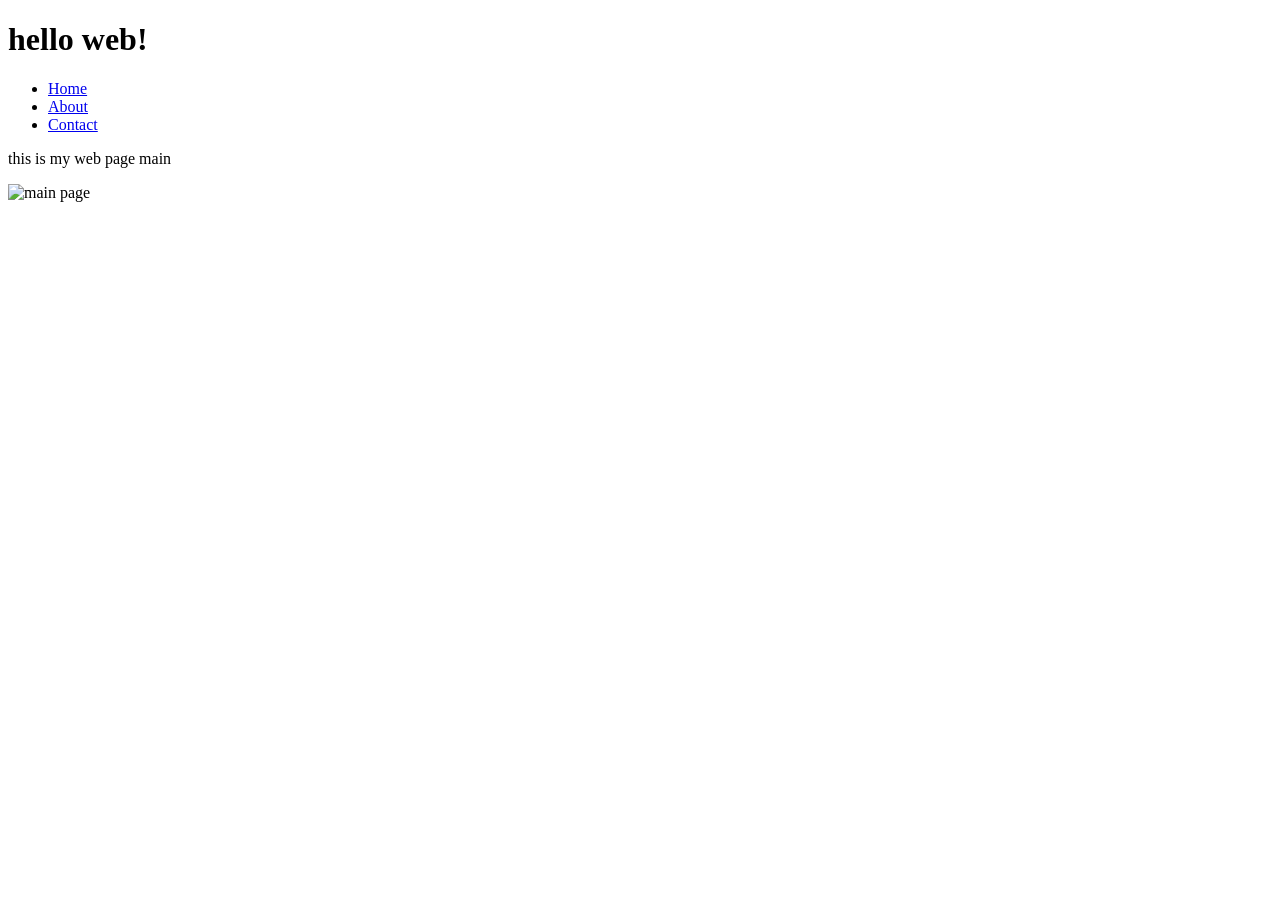
==== index.html @ f3d6a185 "Update Home link to point to index.html" ====
<!DOCTYPE html>
<html>
    <head>
 <title> aalans page </title>
    </head>
    <body>
        <h1> hello web! </h1>
        <nav>
            <ul>
                <li><a href="index.html">Home</a></li>
                <li><a href="pg2.html">About</a></li>
                <li><a href="pg3.html">Contact</a></li>
            </ul>
        </nav>
        <p> this is my web page main </p>
        <img src="images/main.png" alt="main page">
    </body>
</html>
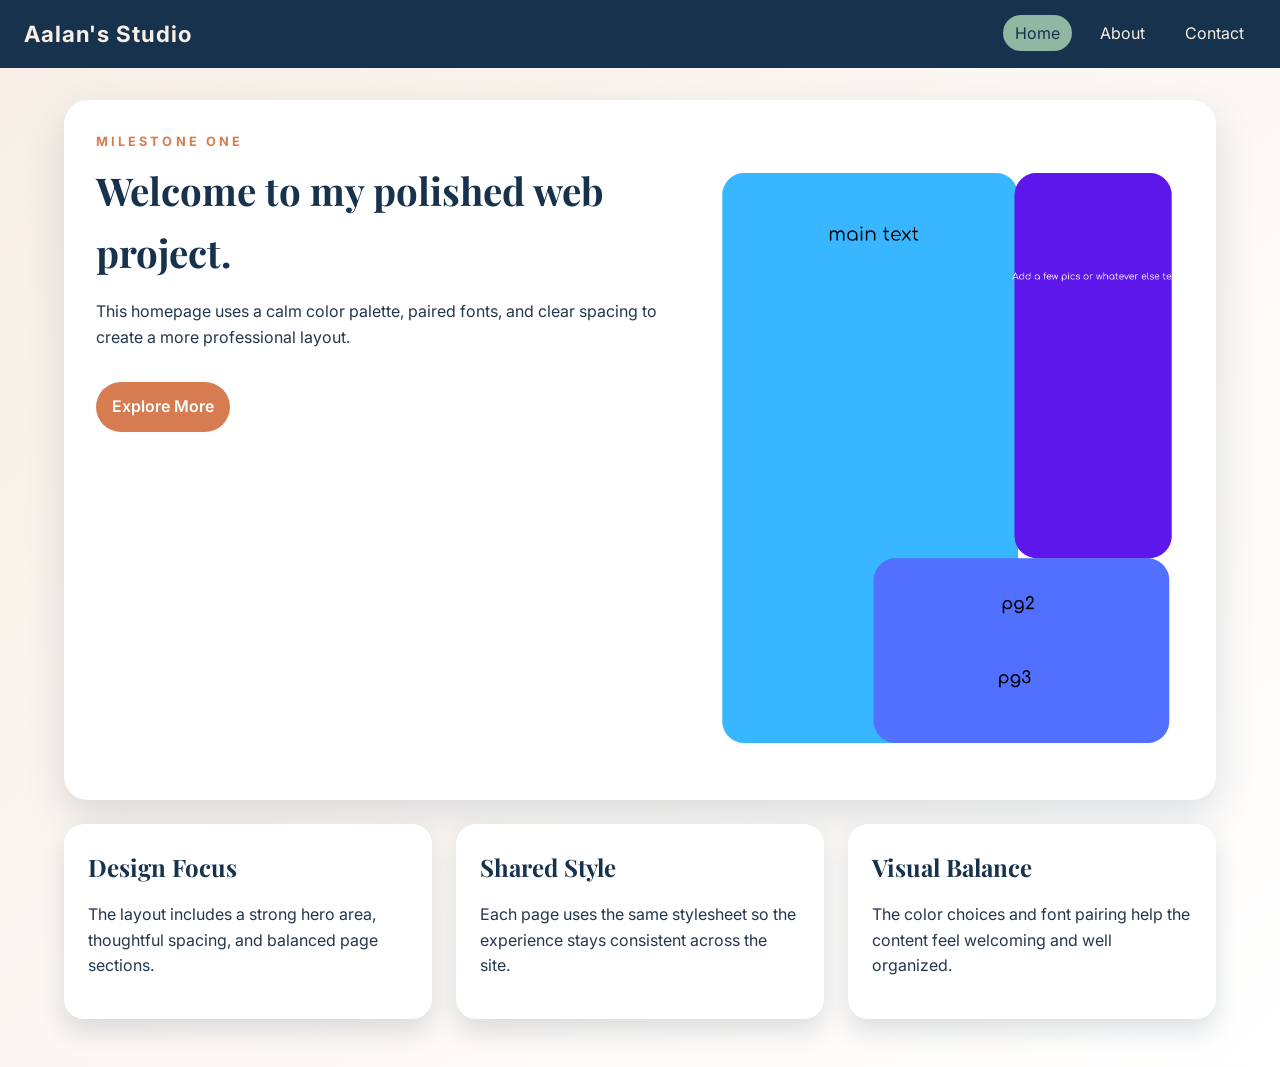
==== commit 5d71d819: "changed main to index.html and added styles.css" ====
--- a/index.html
+++ b/index.html
@@ -1,18 +1,50 @@
 <!DOCTYPE html>
-<html>
-    <head>
- <title> aalans page </title>
-    </head>
-    <body>
-        <h1> hello web! </h1>
-        <nav>
-            <ul>
-                <li><a href="index.html">Home</a></li>
-                <li><a href="pg2.html">About</a></li>
-                <li><a href="pg3.html">Contact</a></li>
-            </ul>
-        </nav>
-        <p> this is my web page main </p>
-        <img src="images/main.png" alt="main page">
-    </body>
+<html lang="en">
+  <head>
+    <meta charset="UTF-8" />
+    <meta name="viewport" content="width=device-width, initial-scale=1.0" />
+    <title>Aalan's Page | Home</title>
+    <link rel="stylesheet" href="styles.css" />
+  </head>
+  <body>
+    <header class="site-header">
+      <div class="brand">Aalan's Studio</div>
+      <nav>
+        <ul class="nav-links">
+          <li><a class="active" href="index.html">Home</a></li>
+          <li><a href="pg2.html">About</a></li>
+          <li><a href="pg3.html">Contact</a></li>
+        </ul>
+      </nav>
+    </header>
+
+    <main id="main-content">
+      <section class="hero">
+        <div class="hero-copy">
+          <p class="eyebrow">Milestone One</p>
+          <h1>Welcome to my polished web project.</h1>
+          <p>This homepage uses a calm color palette, paired fonts, and clear spacing to create a more professional layout.</p>
+          <a class="button" href="pg2.html">Explore More</a>
+        </div>
+        <div class="card-image">
+          <img src="template maybe/main.png" alt="Home page design reference" />
+        </div>
+      </section>
+
+      <section class="content-grid">
+        <article class="card">
+          <h2>Design Focus</h2>
+          <p>The layout includes a strong hero area, thoughtful spacing, and balanced page sections.</p>
+        </article>
+        <article class="card">
+          <h2>Shared Style</h2>
+          <p>Each page uses the same stylesheet so the experience stays consistent across the site.</p>
+        </article>
+        <article class="card">
+          <h2>Visual Balance</h2>
+          <p>The color choices and font pairing help the content feel welcoming and well organized.</p>
+        </article>
+      </section>
+    </main>
+  </body>
 </html>
--- a/styles.css
+++ b/styles.css
@@ -0,0 +1,159 @@
+@import url('https://fonts.googleapis.com/css2?family=Inter:wght@400;500;600;700&family=Playfair+Display:wght@600;700&display=swap');
+
+:root {
+  --navy: #17324d;
+  --sage: #8fb7a1;
+  --cream: #f7efe6;
+  --accent: #d77c51;
+  --text: #23374d;
+  --shadow: rgba(23, 50, 77, 0.14);
+}
+
+* {
+  box-sizing: border-box;
+}
+
+body {
+  margin: 0;
+  font-family: 'Inter', sans-serif;
+  line-height: 1.6;
+  color: var(--text);
+  background: linear-gradient(135deg, var(--cream) 0%, #ffffff 100%);
+}
+
+h1,
+h2,
+h3 {
+  font-family: 'Playfair Display', serif;
+  margin-top: 0;
+  color: var(--navy);
+}
+
+img {
+  display: block;
+  width: 100%;
+  border-radius: 16px;
+}
+
+nav {
+  display: flex;
+  align-items: center;
+}
+
+a {
+  color: inherit;
+  text-decoration: none;
+}
+
+.site-header {
+  background: var(--navy);
+  color: var(--cream);
+  padding: 16px 24px;
+  display: flex;
+  justify-content: space-between;
+  align-items: center;
+}
+
+.brand {
+  font-size: 1.4rem;
+  font-weight: 700;
+  letter-spacing: 0.04em;
+}
+
+.nav-links {
+  list-style: none;
+  display: flex;
+  gap: 16px;
+  padding: 0;
+  margin: 0;
+}
+
+.nav-links a {
+  padding: 8px 12px;
+  border-radius: 999px;
+  transition: background-color 0.2s ease;
+}
+
+.nav-links a:hover,
+.nav-links a.active {
+  background: var(--sage);
+  color: var(--navy);
+}
+
+#main-content {
+  max-width: 1200px;
+  margin: 0 auto;
+  padding: 32px 24px 48px;
+}
+
+.hero {
+  display: grid;
+  grid-template-columns: 1.1fr 0.9fr;
+  gap: 24px;
+  background: #ffffff;
+  border-radius: 24px;
+  padding: 32px;
+  box-shadow: 0 16px 40px var(--shadow);
+}
+
+.eyebrow {
+  margin: 0 0 8px;
+  text-transform: uppercase;
+  letter-spacing: 0.24em;
+  font-size: 0.8rem;
+  font-weight: 700;
+  color: var(--accent);
+}
+
+.hero-copy h1 {
+  font-size: 2.4rem;
+  margin-bottom: 16px;
+}
+
+.button {
+  display: inline-block;
+  margin-top: 16px;
+  padding: 12px 16px;
+  background: var(--accent);
+  color: #ffffff;
+  border-radius: 999px;
+  font-weight: 600;
+}
+
+.content-grid {
+  display: grid;
+  grid-template-columns: repeat(3, minmax(0, 1fr));
+  gap: 24px;
+  margin-top: 24px;
+}
+
+.card {
+  background: #ffffff;
+  padding: 24px;
+  border-radius: 20px;
+  box-shadow: 0 12px 24px var(--shadow);
+}
+
+.card h2 {
+  margin-bottom: 8px;
+}
+
+.card-image {
+  margin-top: 16px;
+  overflow: hidden;
+}
+
+@media (max-width: 768px) {
+  .site-header {
+    flex-direction: column;
+    gap: 12px;
+  }
+
+  .hero {
+    grid-template-columns: 1fr;
+  }
+
+  .content-grid {
+    grid-template-columns: 1fr;
+  }
+}
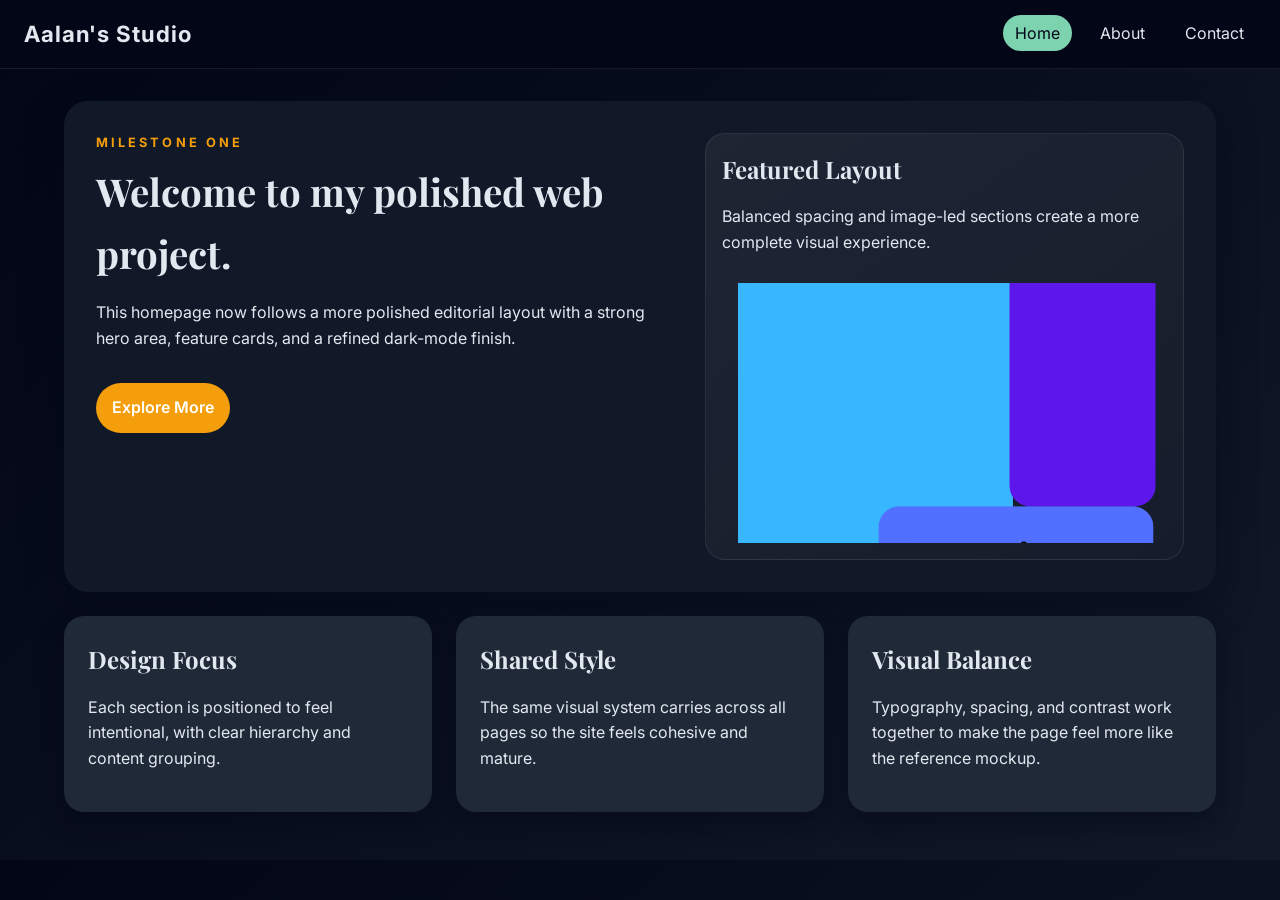
==== commit 2d00d6c1: "Update colors and layout" ====
--- a/index.html
+++ b/index.html
@@ -23,10 +23,14 @@
         <div class="hero-copy">
           <p class="eyebrow">Milestone One</p>
           <h1>Welcome to my polished web project.</h1>
-          <p>This homepage uses a calm color palette, paired fonts, and clear spacing to create a more professional layout.</p>
+          <p>This homepage now follows a more polished editorial layout with a strong hero area, feature cards, and a refined dark-mode finish.</p>
           <a class="button" href="pg2.html">Explore More</a>
         </div>
-        <div class="card-image">
+        <div class="hero-panel">
+          <div class="hero-panel-top">
+            <h2>Featured Layout</h2>
+            <p>Balanced spacing and image-led sections create a more complete visual experience.</p>
+          </div>
           <img src="template maybe/main.png" alt="Home page design reference" />
         </div>
       </section>
@@ -34,15 +38,15 @@
       <section class="content-grid">
         <article class="card">
           <h2>Design Focus</h2>
-          <p>The layout includes a strong hero area, thoughtful spacing, and balanced page sections.</p>
+          <p>Each section is positioned to feel intentional, with clear hierarchy and content grouping.</p>
         </article>
         <article class="card">
           <h2>Shared Style</h2>
-          <p>Each page uses the same stylesheet so the experience stays consistent across the site.</p>
+          <p>The same visual system carries across all pages so the site feels cohesive and mature.</p>
         </article>
         <article class="card">
           <h2>Visual Balance</h2>
-          <p>The color choices and font pairing help the content feel welcoming and well organized.</p>
+          <p>Typography, spacing, and contrast work together to make the page feel more like the reference mockup.</p>
         </article>
       </section>
     </main>
--- a/styles.css
+++ b/styles.css
@@ -1,12 +1,14 @@
 @import url('https://fonts.googleapis.com/css2?family=Inter:wght@400;500;600;700&family=Playfair+Display:wght@600;700&display=swap');
 
 :root {
-  --navy: #17324d;
-  --sage: #8fb7a1;
-  --cream: #f7efe6;
-  --accent: #d77c51;
-  --text: #23374d;
-  --shadow: rgba(23, 50, 77, 0.14);
+  --navy: #0f172a;
+  --sage: #7dd3b0;
+  --cream: #e2e8f0;
+  --accent: #f59e0b;
+  --text: #e2e8f0;
+  --shadow: rgba(2, 6, 23, 0.45);
+  --panel: #111827;
+  --panel-2: #1f2937;
 }
 
 * {
@@ -18,7 +20,7 @@
   font-family: 'Inter', sans-serif;
   line-height: 1.6;
   color: var(--text);
-  background: linear-gradient(135deg, var(--cream) 0%, #ffffff 100%);
+  background: linear-gradient(135deg, #020617 0%, #111827 100%);
 }
 
 h1,
@@ -26,7 +28,7 @@
 h3 {
   font-family: 'Playfair Display', serif;
   margin-top: 0;
-  color: var(--navy);
+  color: var(--cream);
 }
 
 img {
@@ -46,12 +48,13 @@
 }
 
 .site-header {
-  background: var(--navy);
+  background: #020617;
   color: var(--cream);
   padding: 16px 24px;
   display: flex;
   justify-content: space-between;
   align-items: center;
+  border-bottom: 1px solid rgba(255, 255, 255, 0.08);
 }
 
 .brand {
@@ -77,7 +80,7 @@
 .nav-links a:hover,
 .nav-links a.active {
   background: var(--sage);
-  color: var(--navy);
+  color: #020617;
 }
 
 #main-content {
@@ -90,10 +93,11 @@
   display: grid;
   grid-template-columns: 1.1fr 0.9fr;
   gap: 24px;
-  background: #ffffff;
+  background: var(--panel);
   border-radius: 24px;
   padding: 32px;
   box-shadow: 0 16px 40px var(--shadow);
+  align-items: stretch;
 }
 
 .eyebrow {
@@ -128,7 +132,7 @@
 }
 
 .card {
-  background: #ffffff;
+  background: var(--panel-2);
   padding: 24px;
   border-radius: 20px;
   box-shadow: 0 12px 24px var(--shadow);
@@ -136,6 +140,26 @@
 
 .card h2 {
   margin-bottom: 8px;
+}
+
+.hero-panel {
+  background: linear-gradient(145deg, rgba(255,255,255,0.06), rgba(255,255,255,0.02));
+  border: 1px solid rgba(255,255,255,0.08);
+  border-radius: 20px;
+  padding: 16px;
+  display: flex;
+  flex-direction: column;
+  gap: 12px;
+}
+
+.hero-panel-top h2 {
+  margin-bottom: 4px;
+}
+
+.hero-panel img {
+  border-radius: 14px;
+  height: 260px;
+  object-fit: cover;
 }
 
 .card-image {
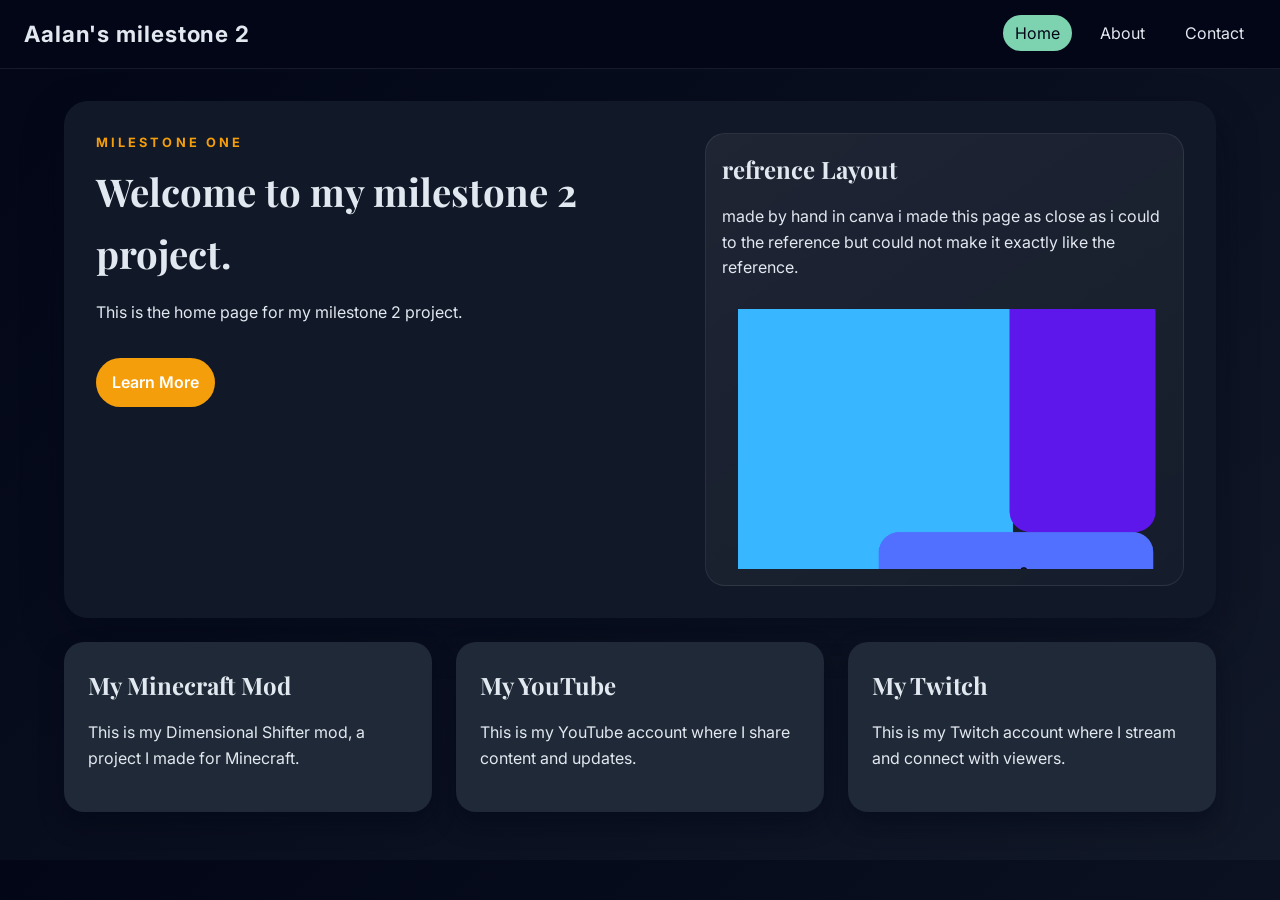
==== commit db7074f5: "Update homepage cards" ====
--- a/index.html
+++ b/index.html
@@ -8,7 +8,7 @@
   </head>
   <body>
     <header class="site-header">
-      <div class="brand">Aalan's Studio</div>
+      <div class="brand">Aalan's milestone 2</div>
       <nav>
         <ul class="nav-links">
           <li><a class="active" href="index.html">Home</a></li>
@@ -22,14 +22,14 @@
       <section class="hero">
         <div class="hero-copy">
           <p class="eyebrow">Milestone One</p>
-          <h1>Welcome to my polished web project.</h1>
-          <p>This homepage now follows a more polished editorial layout with a strong hero area, feature cards, and a refined dark-mode finish.</p>
-          <a class="button" href="pg2.html">Explore More</a>
+          <h1>Welcome to my milestone 2 project.</h1>
+          <p>This is the home page for my milestone 2 project.</p>
+          <a class="button" href="pg2.html">Learn More</a>
         </div>
         <div class="hero-panel">
           <div class="hero-panel-top">
-            <h2>Featured Layout</h2>
-            <p>Balanced spacing and image-led sections create a more complete visual experience.</p>
+            <h2>refrence Layout</h2>
+            <p>made by hand in canva i made this page as close as i could to the reference but could not make it exactly like the reference.</p>
           </div>
           <img src="template maybe/main.png" alt="Home page design reference" />
         </div>
@@ -37,16 +37,16 @@
 
       <section class="content-grid">
         <article class="card">
-          <h2>Design Focus</h2>
-          <p>Each section is positioned to feel intentional, with clear hierarchy and content grouping.</p>
+          <h2><a href="https://www.curseforge.com/minecraft/mc-mods/dimensional-shifter" target="_blank" rel="noopener noreferrer">My Minecraft Mod</a></h2>
+          <p>This is my Dimensional Shifter mod, a project I made for Minecraft.</p>
         </article>
         <article class="card">
-          <h2>Shared Style</h2>
-          <p>The same visual system carries across all pages so the site feels cohesive and mature.</p>
+          <h2><a href="https://www.youtube.com/@sneakygamer7083" target="_blank" rel="noopener noreferrer">My YouTube</a></h2>
+          <p>This is my YouTube account where I share content and updates.</p>
         </article>
         <article class="card">
-          <h2>Visual Balance</h2>
-          <p>Typography, spacing, and contrast work together to make the page feel more like the reference mockup.</p>
+          <h2><a href="https://www.twitch.tv/sneakygamer7083" target="_blank" rel="noopener noreferrer">My Twitch</a></h2>
+          <p>This is my Twitch account where I stream and connect with viewers.</p>
         </article>
       </section>
     </main>
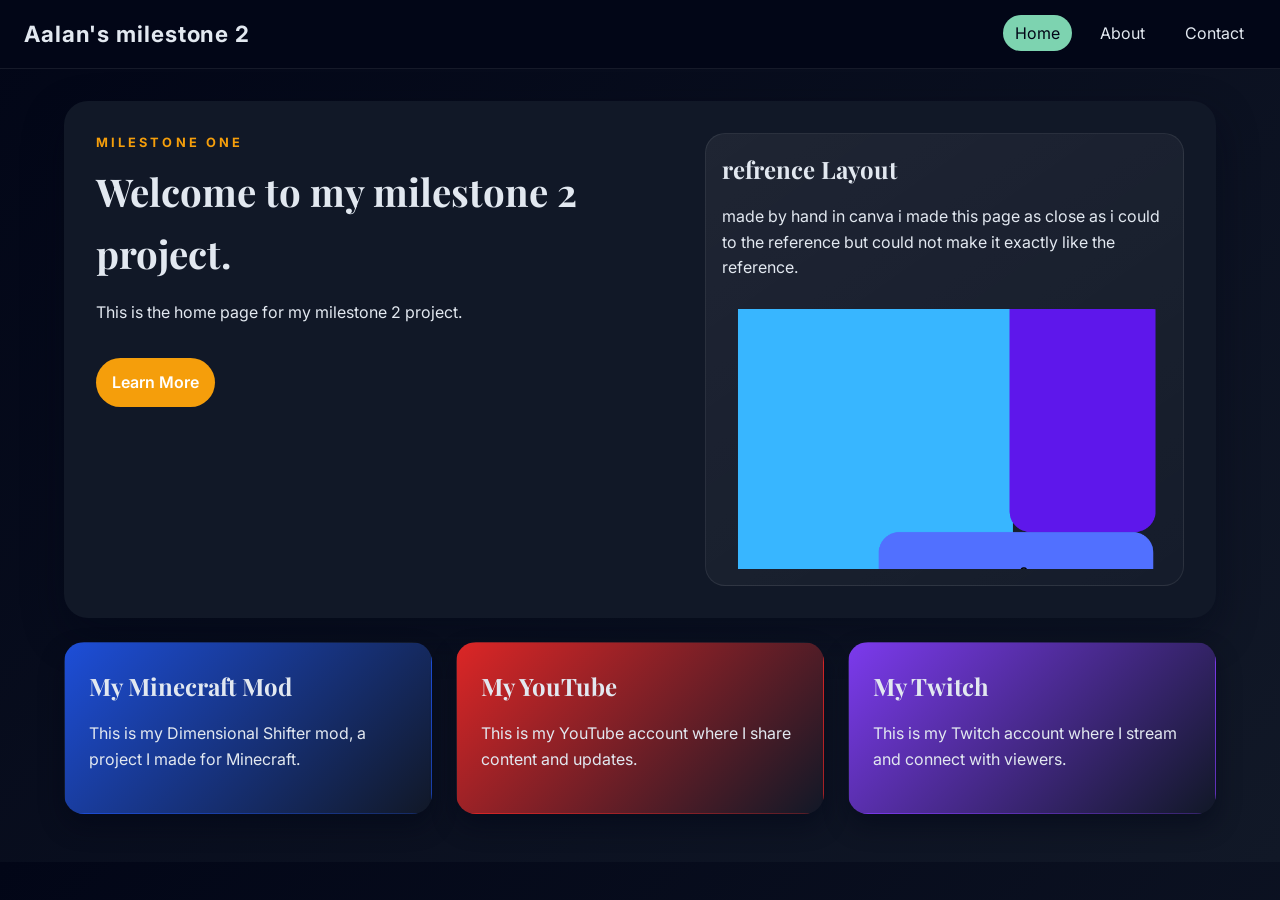
==== commit f97630b9: "Finalize responsive layout and styling" ====
--- a/index.html
+++ b/index.html
@@ -36,15 +36,15 @@
       </section>
 
       <section class="content-grid">
-        <article class="card">
+        <article class="card card-minecraft">
           <h2><a href="https://www.curseforge.com/minecraft/mc-mods/dimensional-shifter" target="_blank" rel="noopener noreferrer">My Minecraft Mod</a></h2>
           <p>This is my Dimensional Shifter mod, a project I made for Minecraft.</p>
         </article>
-        <article class="card">
+        <article class="card card-youtube">
           <h2><a href="https://www.youtube.com/@sneakygamer7083" target="_blank" rel="noopener noreferrer">My YouTube</a></h2>
           <p>This is my YouTube account where I share content and updates.</p>
         </article>
-        <article class="card">
+        <article class="card card-twitch">
           <h2><a href="https://www.twitch.tv/sneakygamer7083" target="_blank" rel="noopener noreferrer">My Twitch</a></h2>
           <p>This is my Twitch account where I stream and connect with viewers.</p>
         </article>
--- a/styles.css
+++ b/styles.css
@@ -136,10 +136,36 @@
   padding: 24px;
   border-radius: 20px;
   box-shadow: 0 12px 24px var(--shadow);
+  transition: transform 0.2s ease, box-shadow 0.2s ease, border-color 0.2s ease;
+  border: 1px solid transparent;
+  cursor: pointer;
+}
+
+.card:hover {
+  transform: translateY(-4px);
+  box-shadow: 0 16px 28px rgba(0, 0, 0, 0.35);
+  border-color: var(--accent);
+}
+
+.card-minecraft {
+  background: linear-gradient(135deg, #1d4ed8 0%, #111827 100%);
+}
+
+.card-youtube {
+  background: linear-gradient(135deg, #dc2626 0%, #111827 100%);
+}
+
+.card-twitch {
+  background: linear-gradient(135deg, #7c3aed 0%, #111827 100%);
 }
 
 .card h2 {
   margin-bottom: 8px;
+}
+
+.card a {
+  display: inline-block;
+  color: var(--cream);
 }
 
 .hero-panel {
@@ -171,13 +197,44 @@
   .site-header {
     flex-direction: column;
     gap: 12px;
+    text-align: center;
+  }
+
+  .nav-links {
+    flex-wrap: wrap;
+    justify-content: center;
   }
 
   .hero {
     grid-template-columns: 1fr;
+    padding: 24px;
   }
 
   .content-grid {
     grid-template-columns: 1fr;
   }
 }
+
+@media (min-width: 769px) and (max-width: 1199px) {
+  .content-grid {
+    grid-template-columns: repeat(2, minmax(0, 1fr));
+  }
+}
+
+@media (max-width: 320px) {
+  #main-content {
+    padding: 20px 16px 32px;
+  }
+
+  .hero {
+    padding: 20px;
+  }
+
+  .hero-copy h1 {
+    font-size: 1.8rem;
+  }
+
+  .nav-links {
+    gap: 8px;
+  }
+}
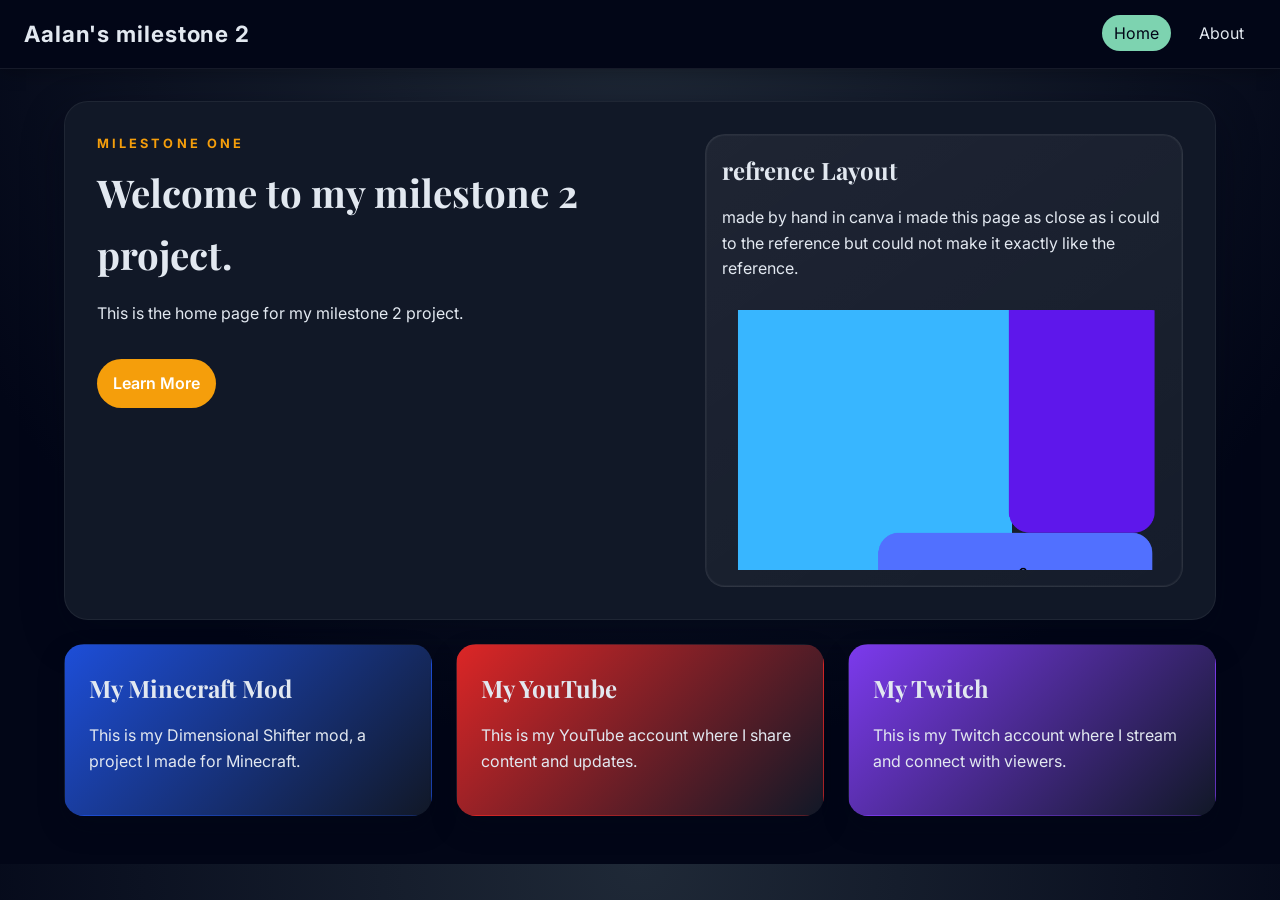
==== commit 1eea1eb2: "Polish colors and layout" ====
--- a/index.html
+++ b/index.html
@@ -13,7 +13,6 @@
         <ul class="nav-links">
           <li><a class="active" href="index.html">Home</a></li>
           <li><a href="pg2.html">About</a></li>
-          <li><a href="pg3.html">Contact</a></li>
         </ul>
       </nav>
     </header>
--- a/styles.css
+++ b/styles.css
@@ -5,6 +5,7 @@
   --sage: #7dd3b0;
   --cream: #e2e8f0;
   --accent: #f59e0b;
+  --accent-2: #38bdf8;
   --text: #e2e8f0;
   --shadow: rgba(2, 6, 23, 0.45);
   --panel: #111827;
@@ -20,7 +21,7 @@
   font-family: 'Inter', sans-serif;
   line-height: 1.6;
   color: var(--text);
-  background: linear-gradient(135deg, #020617 0%, #111827 100%);
+  background: radial-gradient(circle at top, #1f2937 0%, #020617 70%);
 }
 
 h1,
@@ -55,6 +56,7 @@
   justify-content: space-between;
   align-items: center;
   border-bottom: 1px solid rgba(255, 255, 255, 0.08);
+  box-shadow: 0 4px 16px rgba(0, 0, 0, 0.25);
 }
 
 .brand {
@@ -97,6 +99,7 @@
   border-radius: 24px;
   padding: 32px;
   box-shadow: 0 16px 40px var(--shadow);
+  border: 1px solid rgba(255, 255, 255, 0.06);
   align-items: stretch;
 }
 
@@ -131,12 +134,18 @@
   margin-top: 24px;
 }
 
+.two-card-grid {
+  grid-template-columns: repeat(2, minmax(0, 1fr));
+}
+
 .card {
   background: var(--panel-2);
   padding: 24px;
   border-radius: 20px;
   box-shadow: 0 12px 24px var(--shadow);
   transition: transform 0.2s ease, box-shadow 0.2s ease, border-color 0.2s ease;
+  position: relative;
+  overflow: hidden;
   border: 1px solid transparent;
   cursor: pointer;
 }
@@ -144,7 +153,7 @@
 .card:hover {
   transform: translateY(-4px);
   box-shadow: 0 16px 28px rgba(0, 0, 0, 0.35);
-  border-color: var(--accent);
+  border-color: var(--accent-2);
 }
 
 .card-minecraft {
@@ -157,6 +166,14 @@
 
 .card-twitch {
   background: linear-gradient(135deg, #7c3aed 0%, #111827 100%);
+}
+
+.card-anime {
+  background: linear-gradient(135deg, #fb923c 0%, #111827 100%);
+}
+
+.card-pc {
+  background: linear-gradient(135deg, #14b8a6 0%, #111827 100%);
 }
 
 .card h2 {
@@ -173,6 +190,7 @@
   border: 1px solid rgba(255,255,255,0.08);
   border-radius: 20px;
   padding: 16px;
+  box-shadow: inset 0 0 0 1px rgba(255,255,255,0.04);
   display: flex;
   flex-direction: column;
   gap: 12px;
